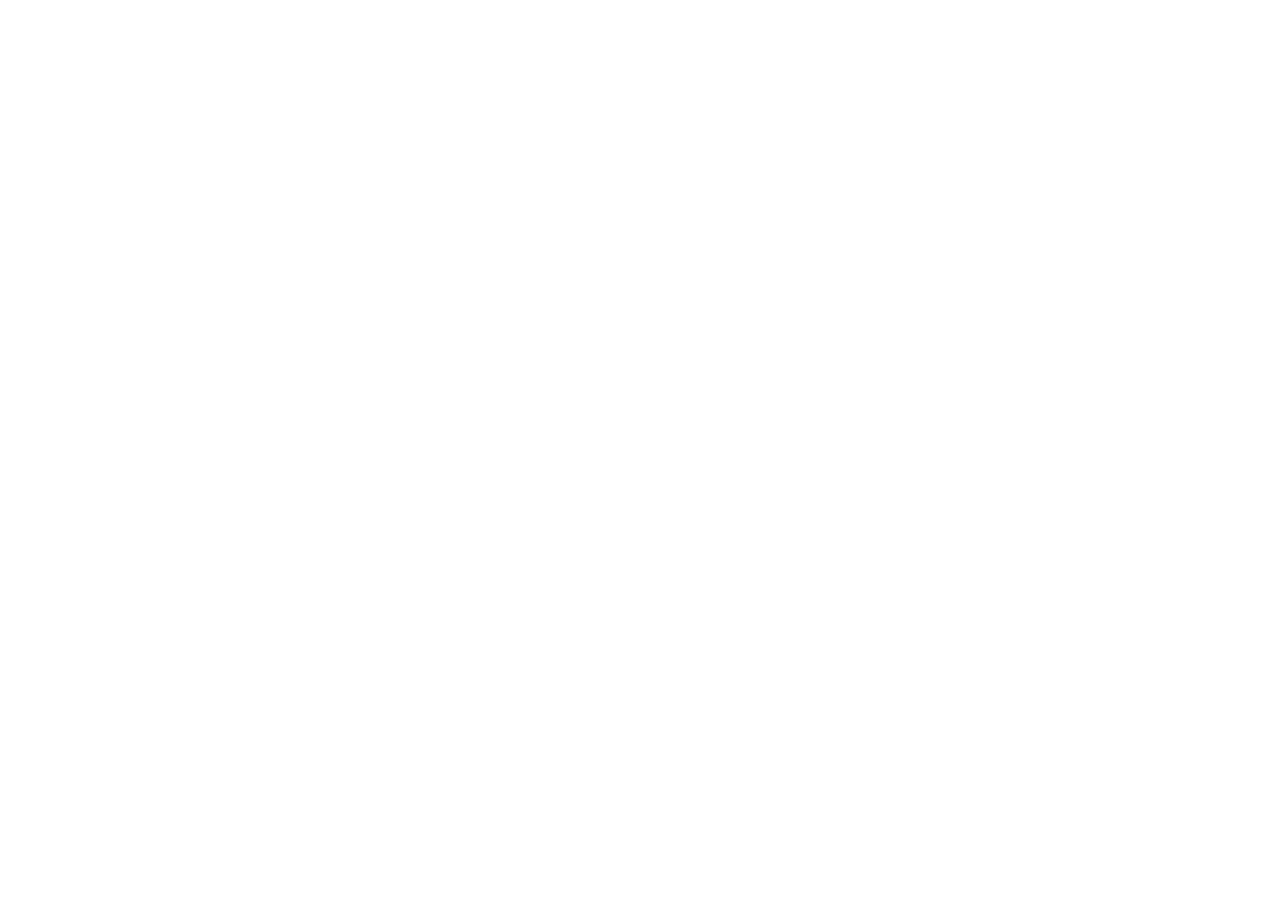
==== index.html @ b0d756a1 "estrutura inicial do projeto" ====
<!DOCTYPE html>
<html lang="pt-br">

<head>
  <link rel="preconnect" href="https://fonts.googleapis.com">
  <link rel="preconnect" href="https://fonts.gstatic.com" crossorigin>
  <meta charset="UTF-8">
  <meta http-equiv="X-UA-Compatible" content="IE=edge">
  <meta name="viewport" content="width=device-width, initial-scale=1.0">
  <link href="https://fonts.googleapis.com/css2?family=Poppins:wght@400;700&display=swap" rel="stylesheet">
  <link rel="stylesheet" href="./assets/css/reset.css">
  <link rel="stylesheet" href="./assets/css/style.css">
  <title>Compass - Login</title>
</head>

<body>

</body>

</html>
---- assets/css/style.css ----
/*# sourceMappingURL=style.css.map */
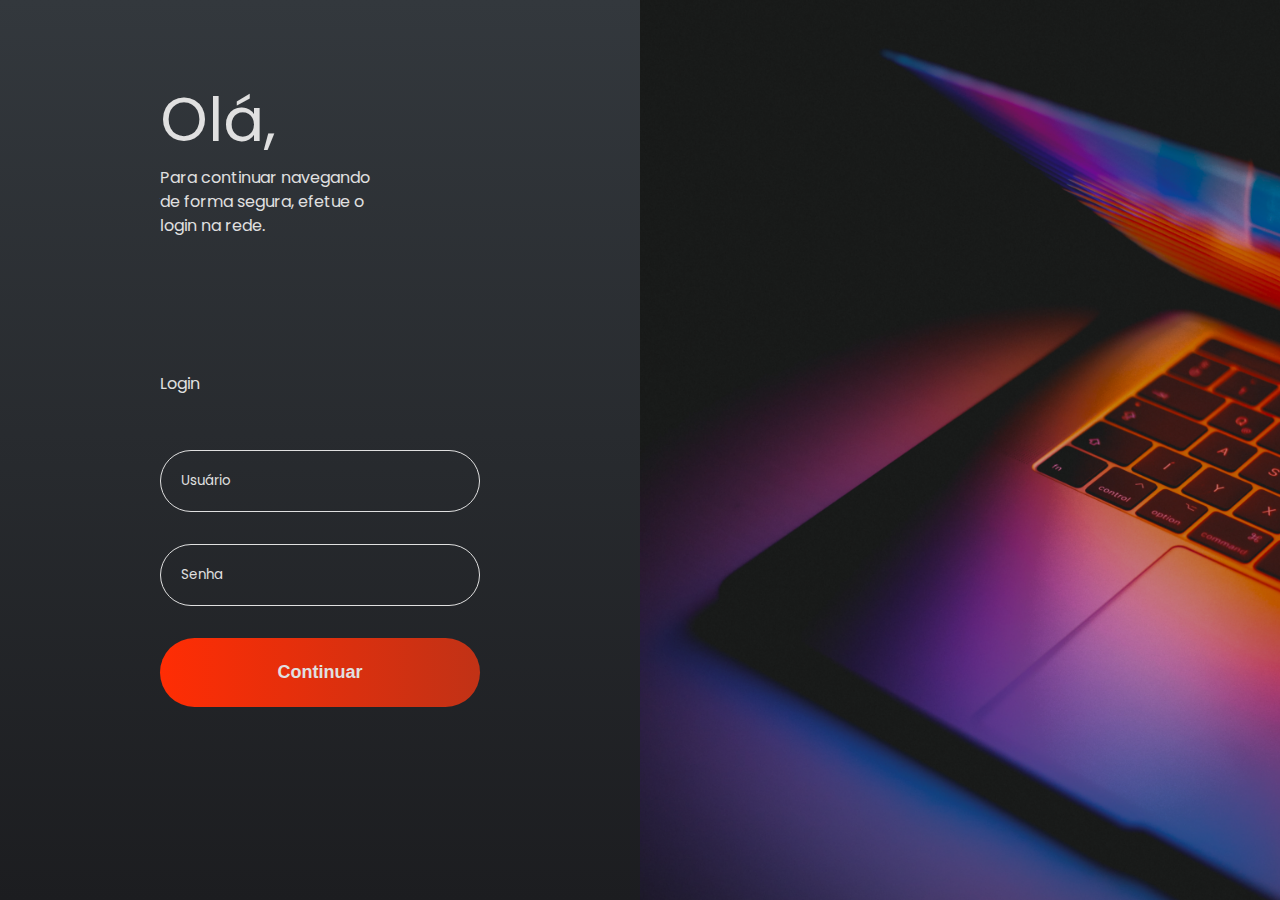
==== commit 94154553: "estilização da pagina de login" ====
--- a/index.html
+++ b/index.html
@@ -14,7 +14,23 @@
 </head>
 
 <body>
+  <div class="container">
+    <div class="content">
+      <div class="intro">
+        <h1 class="intro__title">Olá,</h1>
+        <p class="intro__subtitle">Para continuar navegando de forma segura, efetue o login na rede.</p>
+      </div>
+      <form class="login">
+        <h3 class="login__title">Login</h3>
+        <input type="text" class="login__user" placeholder="Usuário">
+        <input type="password" class="login__password" placeholder="Senha">
+        <button class="login__button">Continuar</button>
+      </form>
+    </div>
+    <div class="ilustration">
 
+    </div>
+  </div>
 </body>
 
 </html>--- a/assets/css/style.css
+++ b/assets/css/style.css
@@ -1 +1 @@
-/*# sourceMappingURL=style.css.map */+.container{display:flex;height:100vh;background:linear-gradient(180deg, #33383D 0%, #1C1D20 100%)}.container .content{width:50vw;height:80vh;margin:auto;color:#e0e0e0}.container .content .intro{width:50%;margin:0 auto 7rem auto}.container .content .intro .intro__title{font-size:3.75rem;margin-bottom:1rem}.container .content .intro .intro__subtitle{width:70%}.container .content .login{width:50%;margin:0 auto;display:flex;flex-direction:column;gap:2rem}.container .content .login .login__button{background:linear-gradient(90deg, #FF2D04 0%, #C13216 100%);padding:1.5rem;border-radius:50px;border:none;font-size:1.125rem;font-weight:700;color:#e0e0e0;cursor:pointer;box-shadow:drop-shadow(5px 5px 15px rgba(0, 0, 0, 0.5))}.container .ilustration{background:url(../../../../assets/img/bg-login.png) no-repeat;background-size:cover;width:50vw}body{font-size:16px}h1,h2,h3,h4,p,input{font-family:"Poppins",sans-serif}h3{line-height:4.25rem}p{line-height:1.5rem}input{background:rgba(0,0,0,0);padding:1.25rem;border:1px solid #e0e0e0;border-radius:50px;outline:none;color:#e0e0e0}input::-moz-placeholder{color:#e0e0e0}input:-ms-input-placeholder{color:#e0e0e0}input::placeholder{color:#e0e0e0}/*# sourceMappingURL=style.css.map */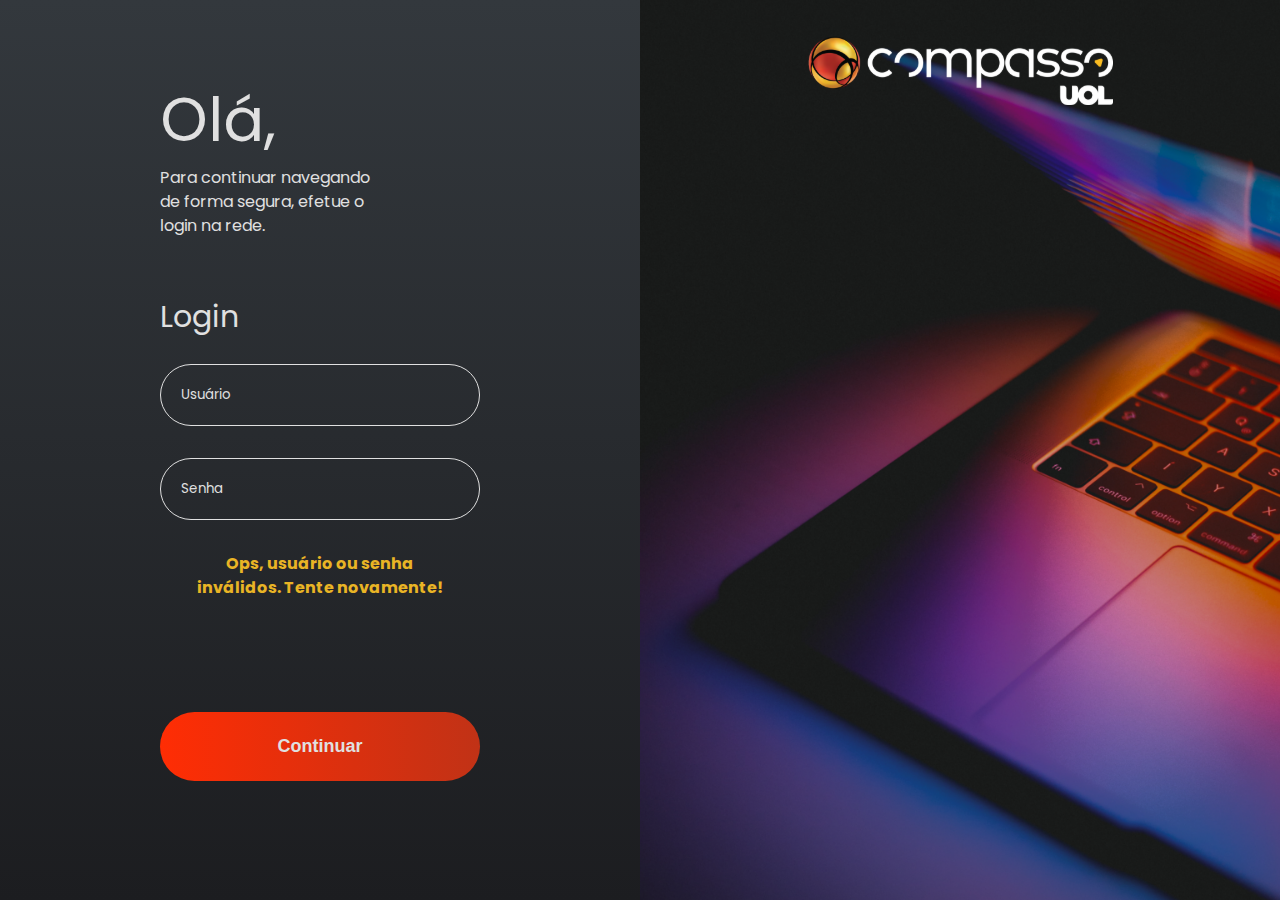
==== commit 96fcd62c: "estilização para telas desktops grandes" ====
--- a/index.html
+++ b/index.html
@@ -21,14 +21,17 @@
         <p class="intro__subtitle">Para continuar navegando de forma segura, efetue o login na rede.</p>
       </div>
       <form class="login">
-        <h3 class="login__title">Login</h3>
-        <input type="text" class="login__user" placeholder="Usuário">
-        <input type="password" class="login__password" placeholder="Senha">
-        <button class="login__button">Continuar</button>
+        <span class="login__title">Login</span>
+        <div class="input-login">
+          <input data-form="input" type="text" class="input-login__user warning" placeholder="Usuário">
+          <input data-form="password" type="password" class="input-login__password warning" placeholder="Senha">
+          <span class="message-warning">Ops, usuário ou senha inválidos. Tente novamente!</span>
+        </div>
+        <button type="submit" data-form="button" class="login__button">Continuar</button>
       </form>
     </div>
     <div class="ilustration">
-
+      <img class="ilustration__logo" src="./assets/img/logo-compass-white.svg" alt="">
     </div>
   </div>
 </body>
--- a/assets/css/style.css
+++ b/assets/css/style.css
@@ -1 +1 @@
-.container{display:flex;height:100vh;background:linear-gradient(180deg, #33383D 0%, #1C1D20 100%)}.container .content{width:50vw;height:80vh;margin:auto;color:#e0e0e0}.container .content .intro{width:50%;margin:0 auto 7rem auto}.container .content .intro .intro__title{font-size:3.75rem;margin-bottom:1rem}.container .content .intro .intro__subtitle{width:70%}.container .content .login{width:50%;margin:0 auto;display:flex;flex-direction:column;gap:2rem}.container .content .login .login__button{background:linear-gradient(90deg, #FF2D04 0%, #C13216 100%);padding:1.5rem;border-radius:50px;border:none;font-size:1.125rem;font-weight:700;color:#e0e0e0;cursor:pointer;box-shadow:drop-shadow(5px 5px 15px rgba(0, 0, 0, 0.5))}.container .ilustration{background:url(../../../../assets/img/bg-login.png) no-repeat;background-size:cover;width:50vw}body{font-size:16px}h1,h2,h3,h4,p,input{font-family:"Poppins",sans-serif}h3{line-height:4.25rem}p{line-height:1.5rem}input{background:rgba(0,0,0,0);padding:1.25rem;border:1px solid #e0e0e0;border-radius:50px;outline:none;color:#e0e0e0}input::-moz-placeholder{color:#e0e0e0}input:-ms-input-placeholder{color:#e0e0e0}input::placeholder{color:#e0e0e0}/*# sourceMappingURL=style.css.map */+.container-home{background:linear-gradient(105.96deg, #ffffff 0%, #F0F0F0 97.86%)}.container-home .content-home{width:100vw;height:100vh;background:url(../../../../assets/img/bola-logo-compass.png);background-repeat:no-repeat;background-position:-20vw 20vh}.container-home .content-home .header-home{padding:1.5rem 2.5rem 0 2.5rem;display:flex;justify-content:space-between;align-items:flex-start}.container-home .content-home .header-home .header-info-time{text-align:center}.container-home .content-home .header-home .header-info-time .header-info__hour{font-size:7rem;font-weight:700}.container-home .content-home .header-home .header-info-time .header-info__date{font-size:.875rem}.container-home .content-home .header-home .header-info-weather{display:flex;flex-direction:column}.container-home .content-home .header-home .header-info-weather .header-info-weather__city{font-size:.875rem}.container-home .content-home .header-home .header-info-weather .header-info-weather__weather{font-size:3rem;font-weight:700;align-self:flex-end}.container-home .content-home .speach{display:flex;flex-direction:column;margin:3rem 7rem;text-align:right}.container-home .content-home .speach .speach__en--md{font-size:2rem;font-weight:700;color:#c12d18}.container-home .content-home .speach .speach__en--lg{font-size:3rem;line-height:3.5rem;font-weight:700;color:#c12d18}.container-home .content-home .speach .speach__br{font-size:1rem;margin-bottom:.5rem}.container-home .content-home .footer{position:absolute;bottom:0;background:linear-gradient(90.16deg, #33383D 0%, #1C1D20 100%);display:grid;grid-template-columns:1fr 1fr}.container-home .content-home .footer .footer-description{margin:2rem 2.5rem 2rem 15rem;display:flex;position:relative}.container-home .content-home .footer .footer-description p{color:#fff;font-size:.625rem;line-height:1.125rem;text-align:right}.container-home .content-home .footer .footer-description:after{content:"";border-left:1px solid #fff;height:150%;margin-left:2rem;margin-top:-0.5rem}.container-home .content-home .footer .footer-actions{display:grid;grid-template-columns:1fr 1fr 3fr 1fr 1fr;align-items:center}.container-home .content-home .footer .footer-actions .footer-actions__label{text-align:right;font-size:.875rem;margin-right:1rem;color:#fff}.container-home .content-home .footer .footer-actions .footer-actions__counter{display:grid}.container-home .content-home .footer .footer-actions .footer-actions__counter .footer-actions__counter--count{color:#fff;font-size:3rem;font-weight:700;text-align:center}.container-home .content-home .footer .footer-actions .footer-actions__counter .footer-actions__counter--info{color:#fff;text-align:center;font-size:.875rem}.container-home .content-home .footer .footer-actions .footer-actions__buttons{height:100%;display:flex;align-items:center;justify-content:center}.container-home .content-home .footer .footer-actions .footer-actions__buttons .anchor{text-align:center;font-size:.75rem;line-height:1rem;width:80%}.container-home .content-home .footer .footer-actions .footer-actions__buttons .button__navigation{color:#c13216}.container-home .content-home .footer .footer-actions .footer-actions__buttons .button__logout{color:#fff}.container-home .content-home .footer .footer-actions .footer-actions__buttons--navigation{background:#fff}.container{display:flex;height:100vh;background:linear-gradient(180deg, #33383D 0%, #1C1D20 100%)}.container .content{width:50vw;height:80vh;margin:auto;color:#e0e0e0}.container .content .intro{width:50%;margin:0 auto 4rem auto}.container .content .intro .intro__title{font-size:3.75rem;margin-bottom:1rem}.container .content .intro .intro__subtitle{width:70%}.container .content .login{width:50%;margin:0 auto;display:flex;flex-direction:column;gap:2rem}.container .content .login .login__title{font-size:1.875rem}.container .content .login .input-login{display:flex;flex-direction:column;gap:2rem;margin-bottom:5rem}.container .content .login .login__button{background:linear-gradient(90deg, #FF2D04 0%, #C13216 100%);padding:1.5rem;border-radius:50px;border:none;font-size:1.125rem;font-weight:700;color:#e0e0e0;cursor:pointer;box-shadow:drop-shadow(5px 5px 15px rgba(0, 0, 0, 0.5))}.container .content .login .message-warning{font-size:1rem;line-height:1.5rem;font-weight:700;color:#e9b425;text-align:center;width:80%;margin:0 auto}.container .ilustration{background:url(../../../../assets/img/bg-login.png) no-repeat;background-size:cover;width:50vw}.container .ilustration .ilustration__logo{display:block;margin:2.25rem auto 0 auto}body{font-size:16px}h1,h2,h3,h4,h5,h6,p,input,span{font-family:"Poppins",sans-serif}a{font-family:"Poppins",sans-serif;text-decoration:none}h3{line-height:4.25rem}p{line-height:1.5rem}input{background:rgba(0,0,0,0);padding:1.25rem;border:1px solid #e0e0e0;border-radius:50px;outline:none;color:#e0e0e0}input::-moz-placeholder{color:#e0e0e0}input:-ms-input-placeholder{color:#e0e0e0}input::placeholder{color:#e0e0e0}.waring{border:1px solid #e9b425}/*# sourceMappingURL=style.css.map */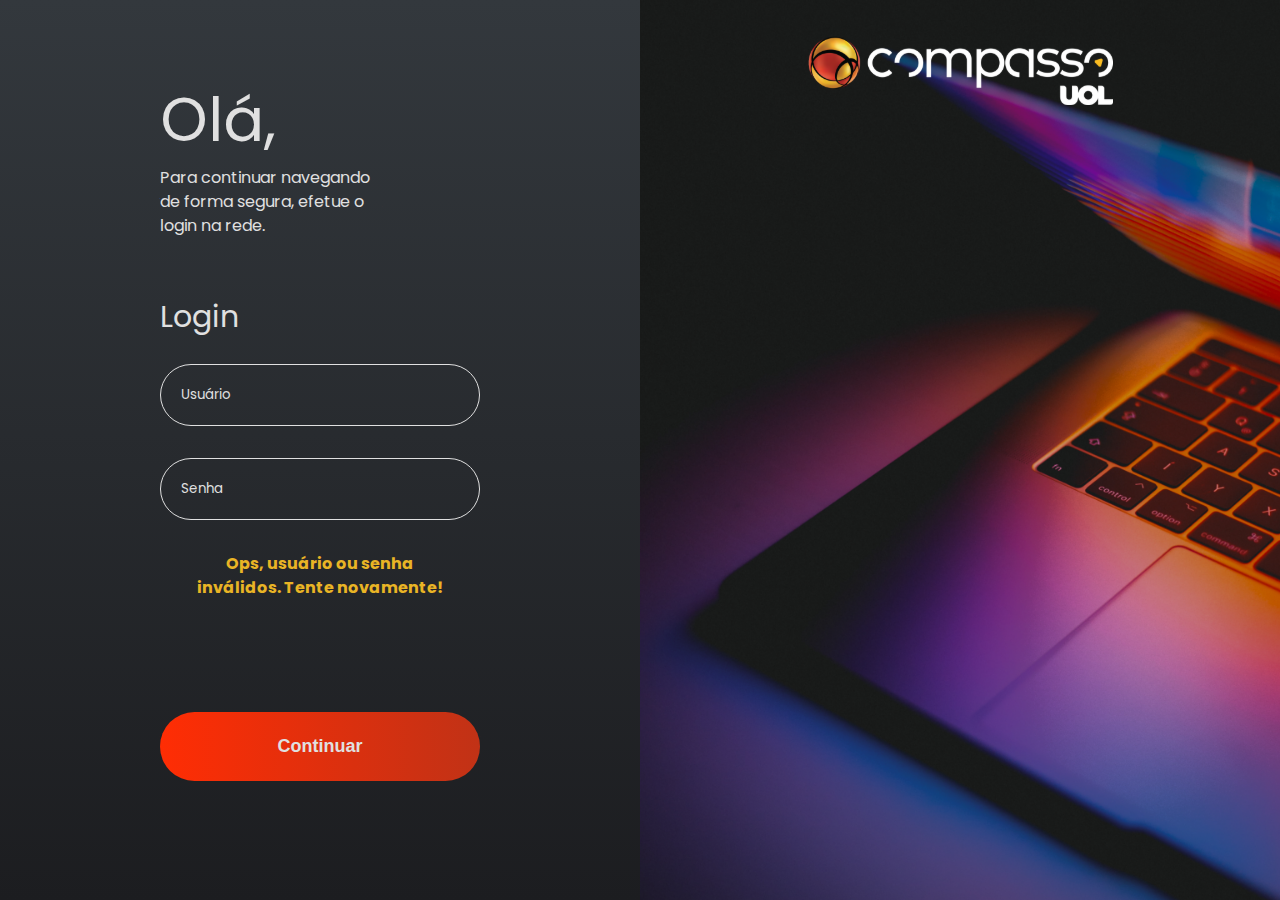
==== commit c24e3eb0: "funções de validação, ancora para pagina uol, logout e countdown implementados" ====
--- a/index.html
+++ b/index.html
@@ -20,10 +20,10 @@
         <h1 class="intro__title">Olá,</h1>
         <p class="intro__subtitle">Para continuar navegando de forma segura, efetue o login na rede.</p>
       </div>
-      <form class="login">
+      <form class="login" onsubmit="entrar(event)">
         <span class="login__title">Login</span>
         <div class="input-login">
-          <input data-form="input" type="text" class="input-login__user warning" placeholder="Usuário">
+          <input data-form="user" type="text" class="input-login__user warning" placeholder="Usuário">
           <input data-form="password" type="password" class="input-login__password warning" placeholder="Senha">
           <span class="message-warning">Ops, usuário ou senha inválidos. Tente novamente!</span>
         </div>
@@ -34,6 +34,7 @@
       <img class="ilustration__logo" src="./assets/img/logo-compass-white.svg" alt="">
     </div>
   </div>
+  <script src="./assets/js/script.js"></script>
 </body>
 
 </html>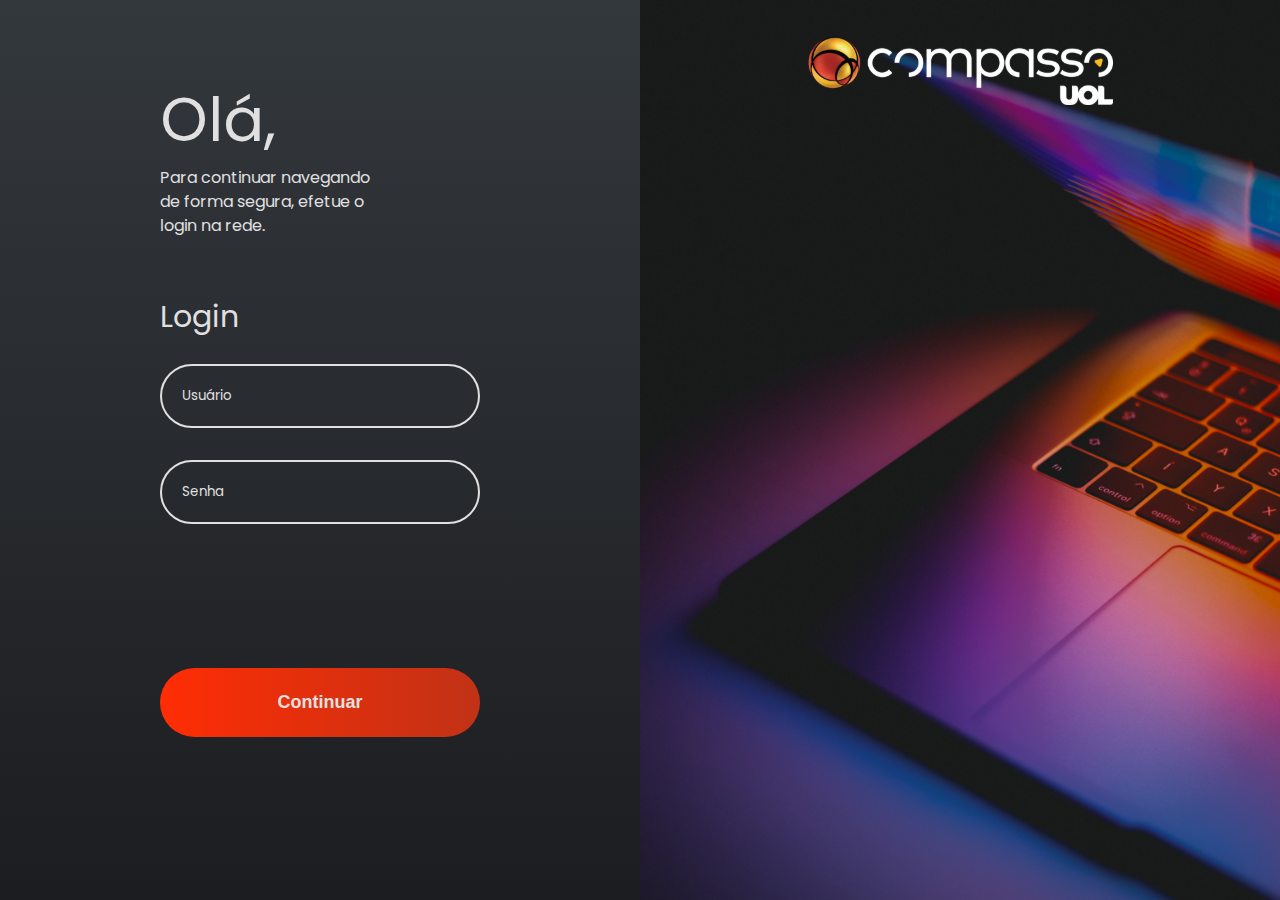
==== commit e519bf7e: "ajustes na estilização" ====
--- a/index.html
+++ b/index.html
@@ -22,10 +22,10 @@
       </div>
       <form class="login" onsubmit="entrar(event)">
         <span class="login__title">Login</span>
-        <div class="input-login">
+        <div data-form="form" class="input-login">
           <input data-form="user" type="text" class="input-login__user warning" placeholder="Usuário">
           <input data-form="password" type="password" class="input-login__password warning" placeholder="Senha">
-          <span class="message-warning">Ops, usuário ou senha inválidos. Tente novamente!</span>
+          <span data-form="message-warning" class="message-warning"></span>
         </div>
         <button type="submit" data-form="button" class="login__button">Continuar</button>
       </form>
--- a/assets/css/style.css
+++ b/assets/css/style.css
@@ -1 +1 @@
-.container-home{background:linear-gradient(105.96deg, #ffffff 0%, #F0F0F0 97.86%)}.container-home .content-home{width:100vw;height:100vh;background:url(../../../../assets/img/bola-logo-compass.png);background-repeat:no-repeat;background-position:-20vw 20vh}.container-home .content-home .header-home{padding:1.5rem 2.5rem 0 2.5rem;display:flex;justify-content:space-between;align-items:flex-start}.container-home .content-home .header-home .header-info-time{text-align:center}.container-home .content-home .header-home .header-info-time .header-info__hour{font-size:7rem;font-weight:700}.container-home .content-home .header-home .header-info-time .header-info__date{font-size:.875rem}.container-home .content-home .header-home .header-info-weather{display:flex;flex-direction:column}.container-home .content-home .header-home .header-info-weather .header-info-weather__city{font-size:.875rem}.container-home .content-home .header-home .header-info-weather .header-info-weather__weather{font-size:3rem;font-weight:700;align-self:flex-end}.container-home .content-home .speach{display:flex;flex-direction:column;margin:3rem 7rem;text-align:right}.container-home .content-home .speach .speach__en--md{font-size:2rem;font-weight:700;color:#c12d18}.container-home .content-home .speach .speach__en--lg{font-size:3rem;line-height:3.5rem;font-weight:700;color:#c12d18}.container-home .content-home .speach .speach__br{font-size:1rem;margin-bottom:.5rem}.container-home .content-home .footer{position:absolute;bottom:0;background:linear-gradient(90.16deg, #33383D 0%, #1C1D20 100%);display:grid;grid-template-columns:1fr 1fr}.container-home .content-home .footer .footer-description{margin:2rem 2.5rem 2rem 15rem;display:flex;position:relative}.container-home .content-home .footer .footer-description p{color:#fff;font-size:.625rem;line-height:1.125rem;text-align:right}.container-home .content-home .footer .footer-description:after{content:"";border-left:1px solid #fff;height:150%;margin-left:2rem;margin-top:-0.5rem}.container-home .content-home .footer .footer-actions{display:grid;grid-template-columns:1fr 1fr 3fr 1fr 1fr;align-items:center}.container-home .content-home .footer .footer-actions .footer-actions__label{text-align:right;font-size:.875rem;margin-right:1rem;color:#fff}.container-home .content-home .footer .footer-actions .footer-actions__counter{display:grid}.container-home .content-home .footer .footer-actions .footer-actions__counter .footer-actions__counter--count{color:#fff;font-size:3rem;font-weight:700;text-align:center}.container-home .content-home .footer .footer-actions .footer-actions__counter .footer-actions__counter--info{color:#fff;text-align:center;font-size:.875rem}.container-home .content-home .footer .footer-actions .footer-actions__buttons{height:100%;display:flex;align-items:center;justify-content:center}.container-home .content-home .footer .footer-actions .footer-actions__buttons .anchor{text-align:center;font-size:.75rem;line-height:1rem;width:80%}.container-home .content-home .footer .footer-actions .footer-actions__buttons .button__navigation{color:#c13216}.container-home .content-home .footer .footer-actions .footer-actions__buttons .button__logout{color:#fff}.container-home .content-home .footer .footer-actions .footer-actions__buttons--navigation{background:#fff}.container{display:flex;height:100vh;background:linear-gradient(180deg, #33383D 0%, #1C1D20 100%)}.container .content{width:50vw;height:80vh;margin:auto;color:#e0e0e0}.container .content .intro{width:50%;margin:0 auto 4rem auto}.container .content .intro .intro__title{font-size:3.75rem;margin-bottom:1rem}.container .content .intro .intro__subtitle{width:70%}.container .content .login{width:50%;margin:0 auto;display:flex;flex-direction:column;gap:2rem}.container .content .login .login__title{font-size:1.875rem}.container .content .login .input-login{display:flex;flex-direction:column;gap:2rem;margin-bottom:5rem}.container .content .login .login__button{background:linear-gradient(90deg, #FF2D04 0%, #C13216 100%);padding:1.5rem;border-radius:50px;border:none;font-size:1.125rem;font-weight:700;color:#e0e0e0;cursor:pointer;box-shadow:drop-shadow(5px 5px 15px rgba(0, 0, 0, 0.5))}.container .content .login .message-warning{font-size:1rem;line-height:1.5rem;font-weight:700;color:#e9b425;text-align:center;width:80%;margin:0 auto}.container .ilustration{background:url(../../../../assets/img/bg-login.png) no-repeat;background-size:cover;width:50vw}.container .ilustration .ilustration__logo{display:block;margin:2.25rem auto 0 auto}body{font-size:16px}h1,h2,h3,h4,h5,h6,p,input,span{font-family:"Poppins",sans-serif}a{font-family:"Poppins",sans-serif;text-decoration:none}h3{line-height:4.25rem}p{line-height:1.5rem}input{background:rgba(0,0,0,0);padding:1.25rem;border:1px solid #e0e0e0;border-radius:50px;outline:none;color:#e0e0e0}input::-moz-placeholder{color:#e0e0e0}input:-ms-input-placeholder{color:#e0e0e0}input::placeholder{color:#e0e0e0}.waring{border:1px solid #e9b425}/*# sourceMappingURL=style.css.map */+.container-home{background:linear-gradient(105.96deg, #ffffff 0%, #F0F0F0 97.86%)}.container-home .content-home{width:100vw;height:100vh;background:url(../../../../assets/img/bola-logo-compass.png);background-repeat:no-repeat;background-position:-20vw 20vh}.container-home .content-home .header-home{padding:1.5rem 2.5rem 0 2.5rem;display:flex;justify-content:space-between;align-items:flex-start}.container-home .content-home .header-home .header-info-time{text-align:center}.container-home .content-home .header-home .header-info-time .header-info__hour{font-size:7rem;font-weight:700}.container-home .content-home .header-home .header-info-time .header-info__date{font-size:.875rem}.container-home .content-home .header-home .header-info-weather{display:flex;flex-direction:column}.container-home .content-home .header-home .header-info-weather .header-info-weather__city{font-size:.875rem;text-align:center}.container-home .content-home .header-home .header-info-weather .info-weather{display:flex;align-items:center;gap:0 .5rem}.container-home .content-home .header-home .header-info-weather .info-weather .header-info-weather__weather{font-size:3rem;font-weight:700;align-self:flex-end}.container-home .content-home .speach{display:flex;flex-direction:column;margin:3rem 7rem;text-align:right}.container-home .content-home .speach .speach__en--md{font-size:2rem;font-weight:700;color:#c12d18}.container-home .content-home .speach .speach__en--lg{font-size:3rem;line-height:3.5rem;font-weight:700;color:#c12d18}.container-home .content-home .speach .speach__br{font-size:1rem;margin-bottom:.5rem}.container-home .content-home .footer{position:absolute;bottom:0;background:linear-gradient(90.16deg, #33383D 0%, #1C1D20 100%);display:grid;grid-template-columns:1fr 1fr}.container-home .content-home .footer .footer-description{margin:2rem 2.5rem 2rem 15rem;display:flex;position:relative}.container-home .content-home .footer .footer-description p{color:#fff;font-size:.625rem;line-height:1.125rem;text-align:right}.container-home .content-home .footer .footer-description:after{content:"";border-left:1px solid #fff;height:150%;margin-left:2rem;margin-top:-0.5rem}.container-home .content-home .footer .footer-actions{display:grid;grid-template-columns:1fr 1fr 3fr 1fr 1fr;align-items:center}.container-home .content-home .footer .footer-actions .footer-actions__label{text-align:right;font-size:.875rem;margin-right:1rem;color:#fff}.container-home .content-home .footer .footer-actions .footer-actions__counter{display:grid}.container-home .content-home .footer .footer-actions .footer-actions__counter .footer-actions__counter--count{color:#fff;font-size:3rem;font-weight:700;text-align:center}.container-home .content-home .footer .footer-actions .footer-actions__counter .footer-actions__counter--info{color:#fff;text-align:center;font-size:.875rem}.container-home .content-home .footer .footer-actions .footer-actions__buttons{height:100%;display:flex;align-items:center;justify-content:center}.container-home .content-home .footer .footer-actions .footer-actions__buttons .anchor{text-align:center;font-size:.75rem;line-height:1rem;width:80%}.container-home .content-home .footer .footer-actions .footer-actions__buttons .button__navigation{color:#c13216}.container-home .content-home .footer .footer-actions .footer-actions__buttons .button__logout{color:#fff}.container-home .content-home .footer .footer-actions .footer-actions__buttons--navigation{background:#fff}.container{display:flex;height:100vh;background:linear-gradient(180deg, #33383D 0%, #1C1D20 100%)}.container .content{width:50vw;height:80vh;margin:auto;color:#e0e0e0}.container .content .intro{width:50%;margin:0 auto 4rem auto}.container .content .intro .intro__title{font-size:3.75rem;margin-bottom:1rem}.container .content .intro .intro__subtitle{width:70%}.container .content .login{width:50%;margin:0 auto;display:flex;flex-direction:column;gap:2rem}.container .content .login .login__title{font-size:1.875rem}.container .content .login .input-login{display:flex;flex-direction:column;gap:2rem;margin-bottom:5rem}.container .content .login .login__button{background:linear-gradient(90deg, #FF2D04 0%, #C13216 100%);padding:1.5rem;border-radius:50px;border:none;font-size:1.125rem;font-weight:700;color:#e0e0e0;cursor:pointer;box-shadow:drop-shadow(5px 5px 15px rgba(0, 0, 0, 0.5))}.container .content .login .message-warning{font-size:1rem;line-height:1.5rem;font-weight:700;color:#e9b425;text-align:center;width:80%;margin:0 auto}.container .ilustration{background:url(../../../../assets/img/bg-login.png) no-repeat;background-size:cover;width:50vw}.container .ilustration .ilustration__logo{display:block;margin:2.25rem auto 0 auto}body{font-size:16px}h1,h2,h3,h4,h5,h6,p,input,span{font-family:"Poppins",sans-serif}a{font-family:"Poppins",sans-serif;text-decoration:none}h3{line-height:4.25rem}p{line-height:1.5rem}input{background:rgba(0,0,0,0);padding:1.25rem;border:2px solid #e0e0e0;border-radius:50px;outline:none;color:#e0e0e0}input::-moz-placeholder{color:#e0e0e0}input:-ms-input-placeholder{color:#e0e0e0}input::placeholder{color:#e0e0e0}.anchor{background:rgba(0,0,0,0);border:none;outline:none;cursor:pointer}.waring{border:1px solid #e9b425}/*# sourceMappingURL=style.css.map */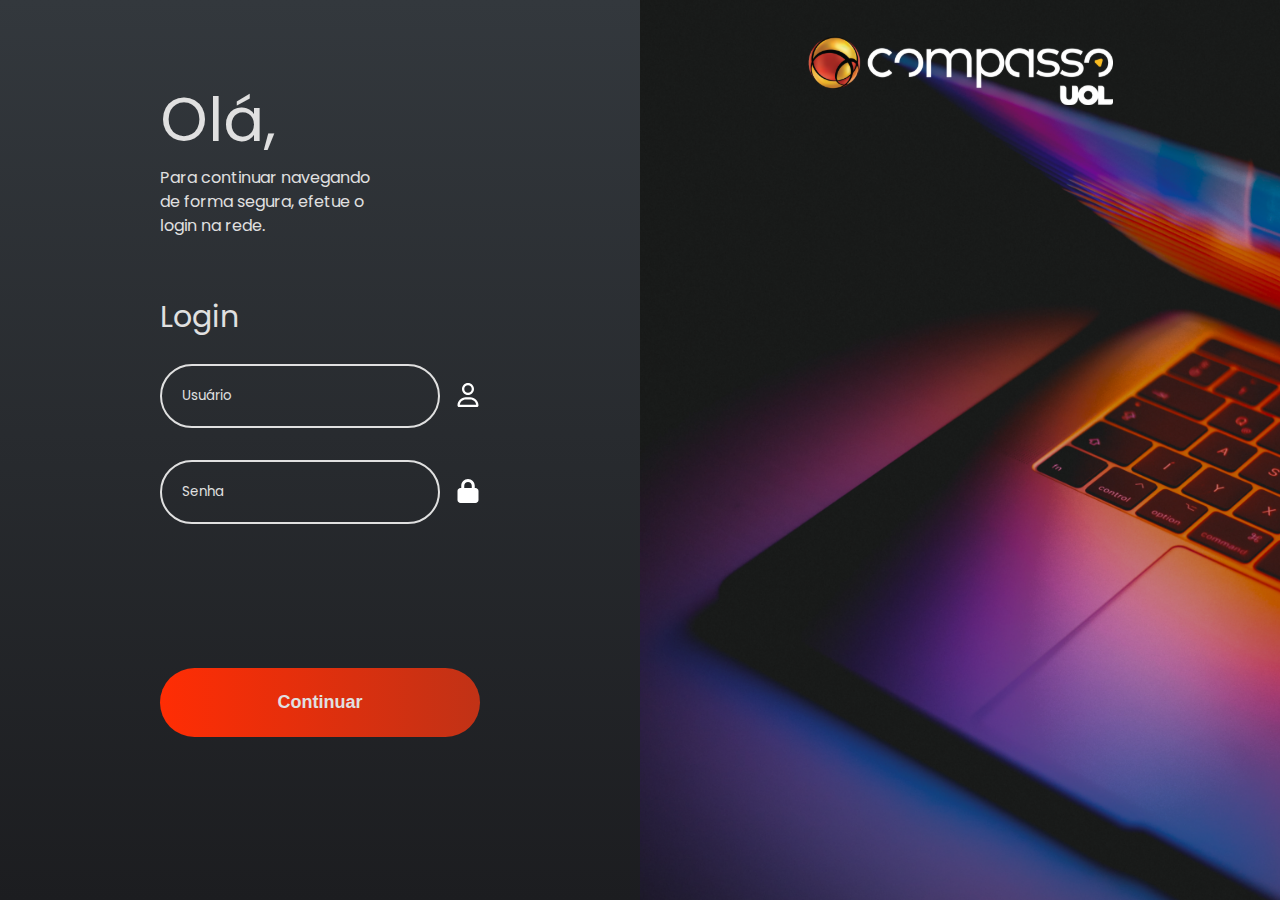
==== commit 4c3c9042: "inserção de icones e melhora na validação do formulario" ====
--- a/index.html
+++ b/index.html
@@ -23,8 +23,12 @@
       <form class="login" onsubmit="entrar(event)">
         <span class="login__title">Login</span>
         <div data-form="form" class="input-login">
-          <input data-form="user" type="text" class="input-login__user warning" placeholder="Usuário">
-          <input data-form="password" type="password" class="input-login__password warning" placeholder="Senha">
+          <div class="input-login__user">
+            <input data-form="user" type="text" class="input-login__user--input" placeholder="Usuário">
+          </div>
+          <div class="input-login__password">
+            <input data-form="password" type="password" class="input-login__password--input" placeholder="Senha">
+          </div>
           <span data-form="message-warning" class="message-warning"></span>
         </div>
         <button type="submit" data-form="button" class="login__button">Continuar</button>
--- a/assets/css/style.css
+++ b/assets/css/style.css
@@ -1 +1 @@
-.container-home{background:linear-gradient(105.96deg, #ffffff 0%, #F0F0F0 97.86%)}.container-home .content-home{width:100vw;height:100vh;background:url(../../../../assets/img/bola-logo-compass.png);background-repeat:no-repeat;background-position:-20vw 20vh}.container-home .content-home .header-home{padding:1.5rem 2.5rem 0 2.5rem;display:flex;justify-content:space-between;align-items:flex-start}.container-home .content-home .header-home .header-info-time{text-align:center}.container-home .content-home .header-home .header-info-time .header-info__hour{font-size:7rem;font-weight:700}.container-home .content-home .header-home .header-info-time .header-info__date{font-size:.875rem}.container-home .content-home .header-home .header-info-weather{display:flex;flex-direction:column}.container-home .content-home .header-home .header-info-weather .header-info-weather__city{font-size:.875rem;text-align:center}.container-home .content-home .header-home .header-info-weather .info-weather{display:flex;align-items:center;gap:0 .5rem}.container-home .content-home .header-home .header-info-weather .info-weather .header-info-weather__weather{font-size:3rem;font-weight:700;align-self:flex-end}.container-home .content-home .speach{display:flex;flex-direction:column;margin:3rem 7rem;text-align:right}.container-home .content-home .speach .speach__en--md{font-size:2rem;font-weight:700;color:#c12d18}.container-home .content-home .speach .speach__en--lg{font-size:3rem;line-height:3.5rem;font-weight:700;color:#c12d18}.container-home .content-home .speach .speach__br{font-size:1rem;margin-bottom:.5rem}.container-home .content-home .footer{position:absolute;bottom:0;background:linear-gradient(90.16deg, #33383D 0%, #1C1D20 100%);display:grid;grid-template-columns:1fr 1fr}.container-home .content-home .footer .footer-description{margin:2rem 2.5rem 2rem 15rem;display:flex;position:relative}.container-home .content-home .footer .footer-description p{color:#fff;font-size:.625rem;line-height:1.125rem;text-align:right}.container-home .content-home .footer .footer-description:after{content:"";border-left:1px solid #fff;height:150%;margin-left:2rem;margin-top:-0.5rem}.container-home .content-home .footer .footer-actions{display:grid;grid-template-columns:1fr 1fr 3fr 1fr 1fr;align-items:center}.container-home .content-home .footer .footer-actions .footer-actions__label{text-align:right;font-size:.875rem;margin-right:1rem;color:#fff}.container-home .content-home .footer .footer-actions .footer-actions__counter{display:grid}.container-home .content-home .footer .footer-actions .footer-actions__counter .footer-actions__counter--count{color:#fff;font-size:3rem;font-weight:700;text-align:center}.container-home .content-home .footer .footer-actions .footer-actions__counter .footer-actions__counter--info{color:#fff;text-align:center;font-size:.875rem}.container-home .content-home .footer .footer-actions .footer-actions__buttons{height:100%;display:flex;align-items:center;justify-content:center}.container-home .content-home .footer .footer-actions .footer-actions__buttons .anchor{text-align:center;font-size:.75rem;line-height:1rem;width:80%}.container-home .content-home .footer .footer-actions .footer-actions__buttons .button__navigation{color:#c13216}.container-home .content-home .footer .footer-actions .footer-actions__buttons .button__logout{color:#fff}.container-home .content-home .footer .footer-actions .footer-actions__buttons--navigation{background:#fff}.container{display:flex;height:100vh;background:linear-gradient(180deg, #33383D 0%, #1C1D20 100%)}.container .content{width:50vw;height:80vh;margin:auto;color:#e0e0e0}.container .content .intro{width:50%;margin:0 auto 4rem auto}.container .content .intro .intro__title{font-size:3.75rem;margin-bottom:1rem}.container .content .intro .intro__subtitle{width:70%}.container .content .login{width:50%;margin:0 auto;display:flex;flex-direction:column;gap:2rem}.container .content .login .login__title{font-size:1.875rem}.container .content .login .input-login{display:flex;flex-direction:column;gap:2rem;margin-bottom:5rem}.container .content .login .login__button{background:linear-gradient(90deg, #FF2D04 0%, #C13216 100%);padding:1.5rem;border-radius:50px;border:none;font-size:1.125rem;font-weight:700;color:#e0e0e0;cursor:pointer;box-shadow:drop-shadow(5px 5px 15px rgba(0, 0, 0, 0.5))}.container .content .login .message-warning{font-size:1rem;line-height:1.5rem;font-weight:700;color:#e9b425;text-align:center;width:80%;margin:0 auto}.container .ilustration{background:url(../../../../assets/img/bg-login.png) no-repeat;background-size:cover;width:50vw}.container .ilustration .ilustration__logo{display:block;margin:2.25rem auto 0 auto}body{font-size:16px}h1,h2,h3,h4,h5,h6,p,input,span{font-family:"Poppins",sans-serif}a{font-family:"Poppins",sans-serif;text-decoration:none}h3{line-height:4.25rem}p{line-height:1.5rem}input{background:rgba(0,0,0,0);padding:1.25rem;border:2px solid #e0e0e0;border-radius:50px;outline:none;color:#e0e0e0}input::-moz-placeholder{color:#e0e0e0}input:-ms-input-placeholder{color:#e0e0e0}input::placeholder{color:#e0e0e0}.anchor{background:rgba(0,0,0,0);border:none;outline:none;cursor:pointer}.waring{border:1px solid #e9b425}/*# sourceMappingURL=style.css.map */+.container-home{background:linear-gradient(105.96deg, #ffffff 0%, #F0F0F0 97.86%)}.container-home .content-home{width:100vw;height:100vh;background:url(../../../../assets/img/bola-logo-compass.png);background-repeat:no-repeat;background-position:-20vw 20vh}.container-home .content-home .header-home{padding:1.5rem 2.5rem 0 2.5rem;display:flex;justify-content:space-between;align-items:flex-start}.container-home .content-home .header-home .header-info-time{text-align:center}.container-home .content-home .header-home .header-info-time .header-info__hour{font-size:7rem;font-weight:700}.container-home .content-home .header-home .header-info-time .header-info__date{font-size:.875rem}.container-home .content-home .header-home .header-info-weather{display:flex;flex-direction:column}.container-home .content-home .header-home .header-info-weather .header-info-weather__city{font-size:.875rem;text-align:center}.container-home .content-home .header-home .header-info-weather .info-weather{display:flex;align-items:center;gap:0 .5rem}.container-home .content-home .header-home .header-info-weather .info-weather .header-info-weather__weather{font-size:3rem;font-weight:700;align-self:flex-end}.container-home .content-home .speach{display:flex;flex-direction:column;margin:3rem 7rem;text-align:right}.container-home .content-home .speach .speach__en--md{font-size:2rem;font-weight:700;color:#c12d18}.container-home .content-home .speach .speach__en--lg{font-size:3rem;line-height:3.5rem;font-weight:700;color:#c12d18}.container-home .content-home .speach .speach__br{font-size:1rem;margin-bottom:.5rem}.container-home .content-home .footer{position:absolute;bottom:0;background:linear-gradient(90.16deg, #33383D 0%, #1C1D20 100%);display:grid;grid-template-columns:1fr 1fr}.container-home .content-home .footer .footer-description{margin:2rem 2.5rem 2rem 15rem;display:flex;position:relative}.container-home .content-home .footer .footer-description p{color:#fff;font-size:.625rem;line-height:1.125rem;text-align:right}.container-home .content-home .footer .footer-description:after{content:"";border-left:1px solid #fff;height:150%;margin-left:2rem;margin-top:-0.5rem}.container-home .content-home .footer .footer-actions{display:grid;grid-template-columns:1fr 1fr 3fr 1fr 1fr;align-items:center}.container-home .content-home .footer .footer-actions .footer-actions__label{text-align:right;font-size:.875rem;margin-right:1rem;color:#fff}.container-home .content-home .footer .footer-actions .footer-actions__counter{display:grid}.container-home .content-home .footer .footer-actions .footer-actions__counter .footer-actions__counter--count{color:#fff;font-size:3rem;font-weight:700;text-align:center}.container-home .content-home .footer .footer-actions .footer-actions__counter .footer-actions__counter--info{color:#fff;text-align:center;font-size:.875rem}.container-home .content-home .footer .footer-actions .footer-actions__buttons{height:100%;display:flex;align-items:center;justify-content:center}.container-home .content-home .footer .footer-actions .footer-actions__buttons .anchor{text-align:center;font-size:.75rem;line-height:1rem;width:80%}.container-home .content-home .footer .footer-actions .footer-actions__buttons .button__navigation{color:#c13216}.container-home .content-home .footer .footer-actions .footer-actions__buttons .button__logout{color:#fff}.container-home .content-home .footer .footer-actions .footer-actions__buttons--navigation{background:#fff}.container{display:flex;height:100vh;background:linear-gradient(180deg, #33383D 0%, #1C1D20 100%)}.container .content{width:50vw;height:80vh;margin:auto;color:#e0e0e0}.container .content .intro{width:50%;margin:0 auto 4rem auto}.container .content .intro .intro__title{font-size:3.75rem;margin-bottom:1rem}.container .content .intro .intro__subtitle{width:70%}.container .content .login{width:50%;margin:0 auto;display:flex;flex-direction:column;gap:2rem}.container .content .login .login__title{font-size:1.875rem}.container .content .login .input-login{display:flex;flex-direction:column;gap:2rem;margin-bottom:5rem}.container .content .login .input-login .input-login__user{display:flex;align-items:center}.container .content .login .input-login .input-login__user:after{content:url(../../../../assets/img/user.svg);margin-left:1rem}.container .content .login .input-login .input-login__password{display:flex;align-items:center}.container .content .login .input-login .input-login__password:after{content:url(../../../../assets/img/lock.svg);margin-left:1rem}.container .content .login .login__button{background:linear-gradient(90deg, #FF2D04 0%, #C13216 100%);padding:1.5rem;border-radius:50px;border:none;font-size:1.125rem;font-weight:700;color:#e0e0e0;cursor:pointer;box-shadow:drop-shadow(5px 5px 15px rgba(0, 0, 0, 0.5))}.container .content .login .message-warning{font-size:1rem;line-height:1.5rem;font-weight:700;color:#e9b425;text-align:center;width:80%;margin:0 auto}.container .ilustration{background:url(../../../../assets/img/bg-login.png) no-repeat;background-size:cover;width:50vw}.container .ilustration .ilustration__logo{display:block;margin:2.25rem auto 0 auto}body{font-size:16px}h1,h2,h3,h4,h5,h6,p,input,span{font-family:"Poppins",sans-serif}a{font-family:"Poppins",sans-serif;text-decoration:none}h3{line-height:4.25rem}p{line-height:1.5rem}input{background:rgba(0,0,0,0);padding:1.25rem;border:2px solid #e0e0e0;border-radius:50px;outline:none;color:#e0e0e0;width:100%}input::-moz-placeholder{color:#e0e0e0}input:-ms-input-placeholder{color:#e0e0e0}input::placeholder{color:#e0e0e0}.anchor{background:rgba(0,0,0,0);border:none;outline:none;cursor:pointer}.waring{border:1px solid #e9b425}/*# sourceMappingURL=style.css.map */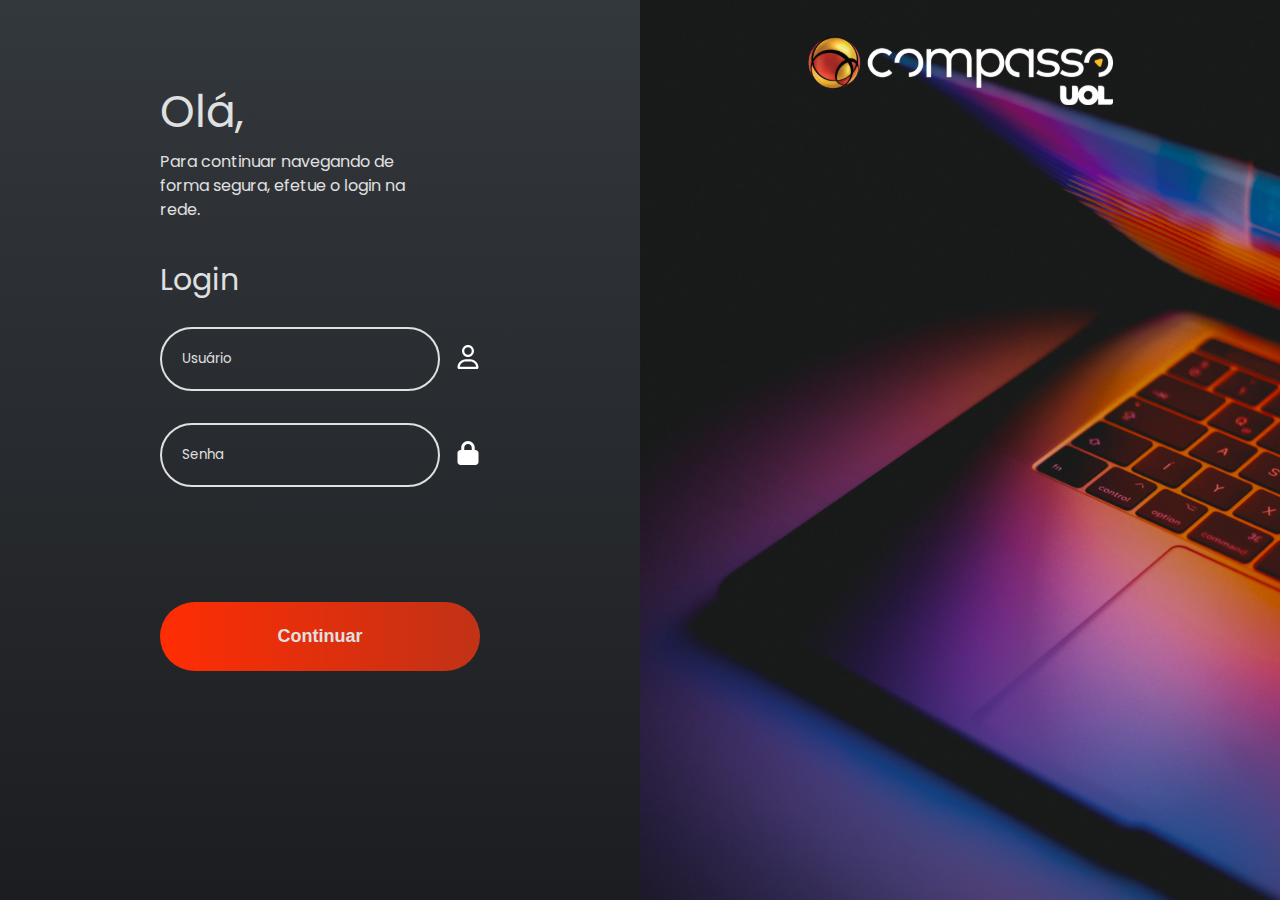
==== commit 94f5ab8c: "estilizando o icone de usuario e senha  para entrar no input quando preenchido" ====
--- a/index.html
+++ b/index.html
@@ -23,10 +23,10 @@
       <form class="login" onsubmit="entrar(event)">
         <span class="login__title">Login</span>
         <div data-form="form" class="input-login">
-          <div class="input-login__user">
+          <div data-form="div-user" class="input-login__user">
             <input data-form="user" type="text" class="input-login__user--input" placeholder="Usuário">
           </div>
-          <div class="input-login__password">
+          <div data-form="div-password" class="input-login__password">
             <input data-form="password" type="password" class="input-login__password--input" placeholder="Senha">
           </div>
           <span data-form="message-warning" class="message-warning"></span>
--- a/assets/css/style.css
+++ b/assets/css/style.css
@@ -1 +1 @@
-.container-home{background:linear-gradient(105.96deg, #ffffff 0%, #F0F0F0 97.86%)}.container-home .content-home{width:100vw;height:100vh;background:url(../../../../assets/img/bola-logo-compass.png);background-repeat:no-repeat;background-position:-20vw 20vh}.container-home .content-home .header-home{padding:1.5rem 2.5rem 0 2.5rem;display:flex;justify-content:space-between;align-items:flex-start}.container-home .content-home .header-home .header-info-time{text-align:center}.container-home .content-home .header-home .header-info-time .header-info__hour{font-size:7rem;font-weight:700}.container-home .content-home .header-home .header-info-time .header-info__date{font-size:.875rem}.container-home .content-home .header-home .header-info-weather{display:flex;flex-direction:column}.container-home .content-home .header-home .header-info-weather .header-info-weather__city{font-size:.875rem;text-align:center}.container-home .content-home .header-home .header-info-weather .info-weather{display:flex;align-items:center;gap:0 .5rem}.container-home .content-home .header-home .header-info-weather .info-weather .header-info-weather__weather{font-size:3rem;font-weight:700;align-self:flex-end}.container-home .content-home .speach{display:flex;flex-direction:column;margin:3rem 7rem;text-align:right}.container-home .content-home .speach .speach__en--md{font-size:2rem;font-weight:700;color:#c12d18}.container-home .content-home .speach .speach__en--lg{font-size:3rem;line-height:3.5rem;font-weight:700;color:#c12d18}.container-home .content-home .speach .speach__br{font-size:1rem;margin-bottom:.5rem}.container-home .content-home .footer{position:absolute;bottom:0;background:linear-gradient(90.16deg, #33383D 0%, #1C1D20 100%);display:grid;grid-template-columns:1fr 1fr}.container-home .content-home .footer .footer-description{margin:2rem 2.5rem 2rem 15rem;display:flex;position:relative}.container-home .content-home .footer .footer-description p{color:#fff;font-size:.625rem;line-height:1.125rem;text-align:right}.container-home .content-home .footer .footer-description:after{content:"";border-left:1px solid #fff;height:150%;margin-left:2rem;margin-top:-0.5rem}.container-home .content-home .footer .footer-actions{display:grid;grid-template-columns:1fr 1fr 3fr 1fr 1fr;align-items:center}.container-home .content-home .footer .footer-actions .footer-actions__label{text-align:right;font-size:.875rem;margin-right:1rem;color:#fff}.container-home .content-home .footer .footer-actions .footer-actions__counter{display:grid}.container-home .content-home .footer .footer-actions .footer-actions__counter .footer-actions__counter--count{color:#fff;font-size:3rem;font-weight:700;text-align:center}.container-home .content-home .footer .footer-actions .footer-actions__counter .footer-actions__counter--info{color:#fff;text-align:center;font-size:.875rem}.container-home .content-home .footer .footer-actions .footer-actions__buttons{height:100%;display:flex;align-items:center;justify-content:center}.container-home .content-home .footer .footer-actions .footer-actions__buttons .anchor{text-align:center;font-size:.75rem;line-height:1rem;width:80%}.container-home .content-home .footer .footer-actions .footer-actions__buttons .button__navigation{color:#c13216}.container-home .content-home .footer .footer-actions .footer-actions__buttons .button__logout{color:#fff}.container-home .content-home .footer .footer-actions .footer-actions__buttons--navigation{background:#fff}.container{display:flex;height:100vh;background:linear-gradient(180deg, #33383D 0%, #1C1D20 100%)}.container .content{width:50vw;height:80vh;margin:auto;color:#e0e0e0}.container .content .intro{width:50%;margin:0 auto 4rem auto}.container .content .intro .intro__title{font-size:3.75rem;margin-bottom:1rem}.container .content .intro .intro__subtitle{width:70%}.container .content .login{width:50%;margin:0 auto;display:flex;flex-direction:column;gap:2rem}.container .content .login .login__title{font-size:1.875rem}.container .content .login .input-login{display:flex;flex-direction:column;gap:2rem;margin-bottom:5rem}.container .content .login .input-login .input-login__user{display:flex;align-items:center}.container .content .login .input-login .input-login__user:after{content:url(../../../../assets/img/user.svg);margin-left:1rem}.container .content .login .input-login .input-login__password{display:flex;align-items:center}.container .content .login .input-login .input-login__password:after{content:url(../../../../assets/img/lock.svg);margin-left:1rem}.container .content .login .login__button{background:linear-gradient(90deg, #FF2D04 0%, #C13216 100%);padding:1.5rem;border-radius:50px;border:none;font-size:1.125rem;font-weight:700;color:#e0e0e0;cursor:pointer;box-shadow:drop-shadow(5px 5px 15px rgba(0, 0, 0, 0.5))}.container .content .login .message-warning{font-size:1rem;line-height:1.5rem;font-weight:700;color:#e9b425;text-align:center;width:80%;margin:0 auto}.container .ilustration{background:url(../../../../assets/img/bg-login.png) no-repeat;background-size:cover;width:50vw}.container .ilustration .ilustration__logo{display:block;margin:2.25rem auto 0 auto}body{font-size:16px}h1,h2,h3,h4,h5,h6,p,input,span{font-family:"Poppins",sans-serif}a{font-family:"Poppins",sans-serif;text-decoration:none}h3{line-height:4.25rem}p{line-height:1.5rem}input{background:rgba(0,0,0,0);padding:1.25rem;border:2px solid #e0e0e0;border-radius:50px;outline:none;color:#e0e0e0;width:100%}input::-moz-placeholder{color:#e0e0e0}input:-ms-input-placeholder{color:#e0e0e0}input::placeholder{color:#e0e0e0}.anchor{background:rgba(0,0,0,0);border:none;outline:none;cursor:pointer}.waring{border:1px solid #e9b425}/*# sourceMappingURL=style.css.map */+.container-home{background:linear-gradient(105.96deg, #ffffff 0%, #F0F0F0 97.86%)}.container-home .content-home{width:100vw;height:100vh;background:url(../../../../assets/img/bola-logo-compass.png);background-repeat:no-repeat;background-position:-20vw 20vh}.container-home .content-home .header-home{padding:1.5rem 2.5rem 0 2.5rem;display:flex;justify-content:space-between;align-items:flex-start}.container-home .content-home .header-home .header-info-time{text-align:center}.container-home .content-home .header-home .header-info-time .header-info__hour{font-size:max(5rem,5.83vw);font-weight:700}.container-home .content-home .header-home .header-info-time .header-info__date{font-size:.875rem}.container-home .content-home .header-home .header-info-weather{display:flex;flex-direction:column-reverse}.container-home .content-home .header-home .header-info-weather .header-info-weather__city{font-size:.875rem;text-align:center}.container-home .content-home .header-home .header-info-weather .info-weather{display:flex;align-items:center;gap:0 .5rem}.container-home .content-home .header-home .header-info-weather .info-weather .header-info-weather__weather{font-size:3rem;font-weight:700;align-self:flex-end}.container-home .content-home .speach{display:flex;flex-direction:column;margin:3rem 7rem;text-align:right}.container-home .content-home .speach .speach__en--md{font-size:max(1.75rem,1.875vw);font-weight:700;color:#c12d18}.container-home .content-home .speach .speach__en--lg{font-size:max(2rem,3.33vw);line-height:max(2.5rem,3.63vw);font-weight:700;color:#c12d18}.container-home .content-home .speach .speach__br{font-size:1rem;margin-bottom:.75rem}.container-home .content-home .footer{position:absolute;bottom:0;background:linear-gradient(90.16deg, #33383D 0%, #1C1D20 100%);display:grid;grid-template-columns:1fr 1fr}.container-home .content-home .footer .footer-description{margin:1.5rem 2.5rem 1.5rem 15rem;display:flex;position:relative}.container-home .content-home .footer .footer-description p{color:#fff;font-size:.625rem;line-height:1.125rem;text-align:right}.container-home .content-home .footer .footer-description:after{content:"";border-left:1px solid #fff;height:150%;margin-left:2rem;margin-top:-0.5rem}.container-home .content-home .footer .footer-actions{display:grid;grid-template-columns:1fr 1fr 3fr 1fr 1fr;align-items:center}.container-home .content-home .footer .footer-actions .footer-actions__label{text-align:right;font-size:.875rem;margin-right:1rem;color:#fff}.container-home .content-home .footer .footer-actions .footer-actions__counter{display:grid}.container-home .content-home .footer .footer-actions .footer-actions__counter .footer-actions__counter--count{color:#fff;font-size:3rem;font-weight:700;text-align:center}.container-home .content-home .footer .footer-actions .footer-actions__counter .footer-actions__counter--info{color:#fff;text-align:center;font-size:.875rem}.container-home .content-home .footer .footer-actions .footer-actions__buttons{height:100%;display:flex;align-items:center;justify-content:center}.container-home .content-home .footer .footer-actions .footer-actions__buttons .anchor{text-align:center;font-size:.75rem;line-height:1rem;width:80%}.container-home .content-home .footer .footer-actions .footer-actions__buttons .button__navigation{color:#c13216}.container-home .content-home .footer .footer-actions .footer-actions__buttons .button__logout{color:#fff;font-weight:700}.container-home .content-home .footer .footer-actions .footer-actions__buttons--navigation{background:#fff}@media only screen and (max-width: 840px){.container-home .content-home{background-position:-50vw 40vh}.container-home .content-home .speach{margin:3rem}.container-home .content-home .header-home{align-items:center}.container-home .content-home .header-home .header-home__logo{display:none}.container-home .content-home .header-home .header-info-time .header-info__hour{font-size:max(3.5rem,8.5vw)}.container-home .content-home .header-home .header-info-time .header-info__date{font-size:.75rem;text-align:center;width:100%}.container-home .content-home .footer{grid-template-columns:1fr}.container-home .content-home .footer .footer-description{display:none}.container-home .content-home .footer .footer-actions{padding:.25rem 0;grid-template-columns:1fr 1fr 1fr 1fr 1fr}}@media only screen and (max-width: 480px){.container-home .content-home{background-position:-125vw 40vh}.container-home .content-home .speach{margin:3rem 1rem}.container-home .content-home .header-home .header-info-time .header-info__hour{font-size:max(2.5rem,7vw)}.container-home .content-home .header-home .header-info-time .header-info__date{font-size:.75rem}.container-home .content-home .footer{grid-template-columns:1fr}.container-home .content-home .footer .footer-description{display:none}.container-home .content-home .footer .footer-actions{padding:.25rem 1rem;grid-template-columns:1fr 1fr 1fr 1fr 1fr}.container-home .content-home .footer .footer-actions .anchor{font-size:.625rem;margin:0}}.container{display:flex;height:100vh;background:linear-gradient(180deg, #33383D 0%, #1C1D20 100%)}.container .content{width:50vw;height:80vh;margin:auto;color:#e0e0e0}.container .content .intro{width:50%;margin:0 auto max(2.5rem,3.33vw) auto}.container .content .intro .intro__title{font-size:max(2.75rem,3.125vw);margin-bottom:1rem}.container .content .intro .intro__subtitle{width:80%}.container .content .login{width:50%;margin:0 auto;display:flex;flex-direction:column;gap:2rem}.container .content .login .login__title{font-size:1.875rem}.container .content .login .input-login{display:flex;flex-direction:column;gap:2rem;margin-bottom:max(2rem,4vw)}.container .content .login .input-login .input-login__user{display:flex;align-items:center;position:relative}.container .content .login .input-login .input-login__user:after{content:url(../../../../assets/img/user.svg);margin-left:1rem}.container .content .login .input-login .input-login__user--special{display:flex;align-items:center;position:relative}.container .content .login .input-login .input-login__user--special:after{content:url(../../../../assets/img/user.svg);position:absolute;right:20px}.container .content .login .input-login .input-login__password{display:flex;align-items:center}.container .content .login .input-login .input-login__password:after{content:url(../../../../assets/img/lock.svg);margin-left:1rem}.container .content .login .input-login .input-login__password--special{display:flex;align-items:center;position:relative}.container .content .login .input-login .input-login__password--special:after{content:url(../../../../assets/img/user.svg);position:absolute;right:20px}.container .content .login .login__button{background:linear-gradient(90deg, #FF2D04 0%, #C13216 100%);padding:1.5rem;border-radius:50px;border:none;font-size:1.125rem;font-weight:700;color:#e0e0e0;cursor:pointer;box-shadow:drop-shadow(5px 5px 15px rgba(0, 0, 0, 0.5))}.container .content .login .message-warning{font-size:1rem;line-height:1.5rem;font-weight:700;color:#e9b425;text-align:center;width:80%;margin:0 auto}.container .ilustration{background:url(../../../../assets/img/bg-login.png) no-repeat;background-size:cover;width:50vw}.container .ilustration .ilustration__logo{display:block;margin:2.25rem auto 0 auto}body{font-size:16px}h1,h2,h3,h4,h5,h6,p,input,span{font-family:"Poppins",sans-serif}a{font-family:"Poppins",sans-serif;text-decoration:none}h3{line-height:4.25rem}p{line-height:1.5rem}input{background:rgba(0,0,0,0);padding:1.25rem;border:2px solid #e0e0e0;border-radius:50px;outline:none;color:#e0e0e0;width:100%}input::-moz-placeholder{color:#e0e0e0}input:-ms-input-placeholder{color:#e0e0e0}input::placeholder{color:#e0e0e0}input:not(:-moz-placeholder-shown){width:480px}input:not(:-ms-input-placeholder){width:480px}input:not(:placeholder-shown){width:480px}.anchor{font-family:"Poppins",sans-serif;background:rgba(0,0,0,0);border:none;outline:none;cursor:pointer}.waring{border:1px solid #e9b425}/*# sourceMappingURL=style.css.map */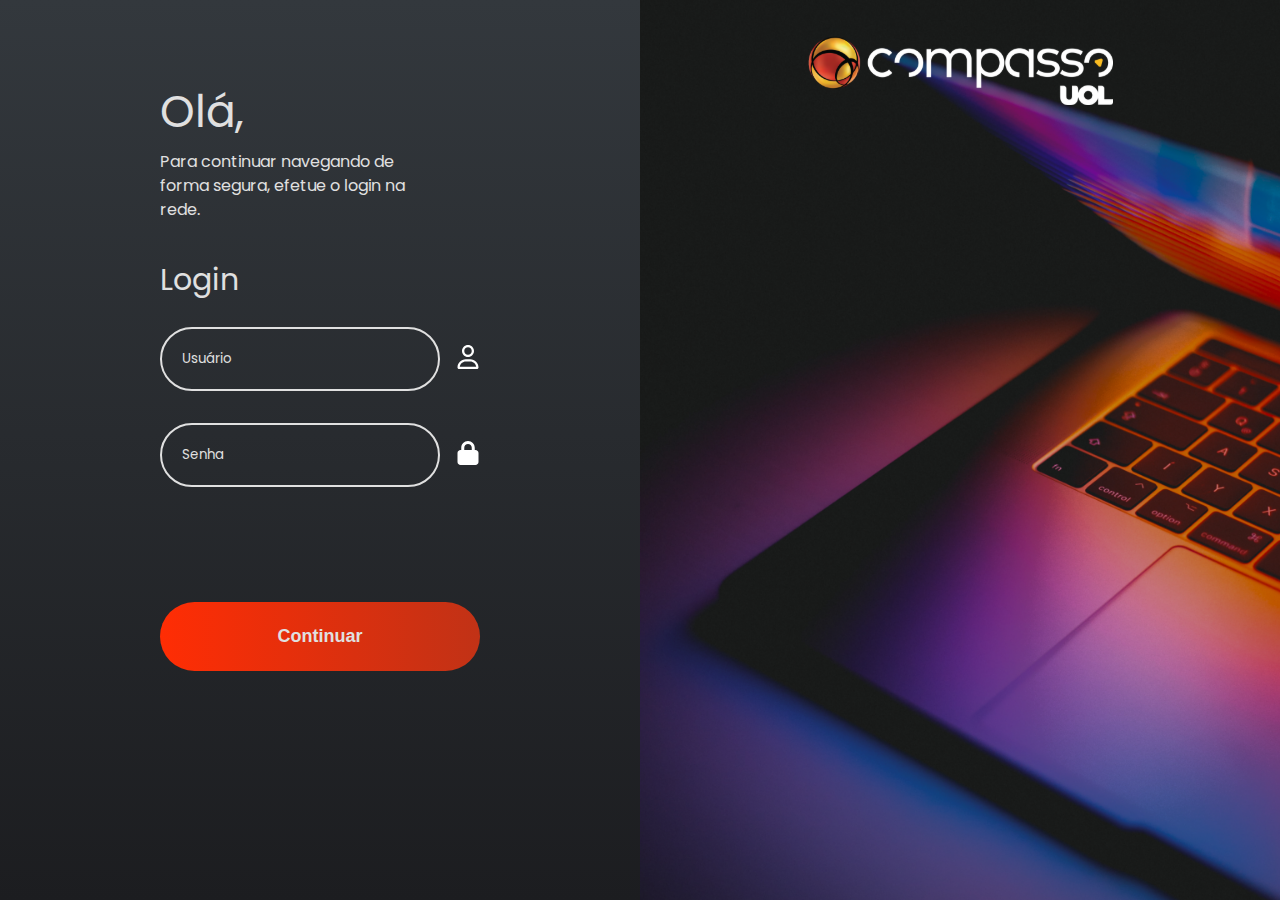
==== commit 6fe52d03: "ajustes de responsividade" ====
--- a/index.html
+++ b/index.html
@@ -16,6 +16,9 @@
 <body>
   <div class="container">
     <div class="content">
+      <div class="logo">
+        <img src="./assets/img/logo-compass-white.svg" alt="">
+      </div>
       <div class="intro">
         <h1 class="intro__title">Olá,</h1>
         <p class="intro__subtitle">Para continuar navegando de forma segura, efetue o login na rede.</p>
--- a/assets/css/style.css
+++ b/assets/css/style.css
@@ -1 +1 @@
-.container-home{background:linear-gradient(105.96deg, #ffffff 0%, #F0F0F0 97.86%)}.container-home .content-home{width:100vw;height:100vh;background:url(../../../../assets/img/bola-logo-compass.png);background-repeat:no-repeat;background-position:-20vw 20vh}.container-home .content-home .header-home{padding:1.5rem 2.5rem 0 2.5rem;display:flex;justify-content:space-between;align-items:flex-start}.container-home .content-home .header-home .header-info-time{text-align:center}.container-home .content-home .header-home .header-info-time .header-info__hour{font-size:max(5rem,5.83vw);font-weight:700}.container-home .content-home .header-home .header-info-time .header-info__date{font-size:.875rem}.container-home .content-home .header-home .header-info-weather{display:flex;flex-direction:column-reverse}.container-home .content-home .header-home .header-info-weather .header-info-weather__city{font-size:.875rem;text-align:center}.container-home .content-home .header-home .header-info-weather .info-weather{display:flex;align-items:center;gap:0 .5rem}.container-home .content-home .header-home .header-info-weather .info-weather .header-info-weather__weather{font-size:3rem;font-weight:700;align-self:flex-end}.container-home .content-home .speach{display:flex;flex-direction:column;margin:3rem 7rem;text-align:right}.container-home .content-home .speach .speach__en--md{font-size:max(1.75rem,1.875vw);font-weight:700;color:#c12d18}.container-home .content-home .speach .speach__en--lg{font-size:max(2rem,3.33vw);line-height:max(2.5rem,3.63vw);font-weight:700;color:#c12d18}.container-home .content-home .speach .speach__br{font-size:1rem;margin-bottom:.75rem}.container-home .content-home .footer{position:absolute;bottom:0;background:linear-gradient(90.16deg, #33383D 0%, #1C1D20 100%);display:grid;grid-template-columns:1fr 1fr}.container-home .content-home .footer .footer-description{margin:1.5rem 2.5rem 1.5rem 15rem;display:flex;position:relative}.container-home .content-home .footer .footer-description p{color:#fff;font-size:.625rem;line-height:1.125rem;text-align:right}.container-home .content-home .footer .footer-description:after{content:"";border-left:1px solid #fff;height:150%;margin-left:2rem;margin-top:-0.5rem}.container-home .content-home .footer .footer-actions{display:grid;grid-template-columns:1fr 1fr 3fr 1fr 1fr;align-items:center}.container-home .content-home .footer .footer-actions .footer-actions__label{text-align:right;font-size:.875rem;margin-right:1rem;color:#fff}.container-home .content-home .footer .footer-actions .footer-actions__counter{display:grid}.container-home .content-home .footer .footer-actions .footer-actions__counter .footer-actions__counter--count{color:#fff;font-size:3rem;font-weight:700;text-align:center}.container-home .content-home .footer .footer-actions .footer-actions__counter .footer-actions__counter--info{color:#fff;text-align:center;font-size:.875rem}.container-home .content-home .footer .footer-actions .footer-actions__buttons{height:100%;display:flex;align-items:center;justify-content:center}.container-home .content-home .footer .footer-actions .footer-actions__buttons .anchor{text-align:center;font-size:.75rem;line-height:1rem;width:80%}.container-home .content-home .footer .footer-actions .footer-actions__buttons .button__navigation{color:#c13216}.container-home .content-home .footer .footer-actions .footer-actions__buttons .button__logout{color:#fff;font-weight:700}.container-home .content-home .footer .footer-actions .footer-actions__buttons--navigation{background:#fff}@media only screen and (max-width: 840px){.container-home .content-home{background-position:-50vw 40vh}.container-home .content-home .speach{margin:3rem}.container-home .content-home .header-home{align-items:center}.container-home .content-home .header-home .header-home__logo{display:none}.container-home .content-home .header-home .header-info-time .header-info__hour{font-size:max(3.5rem,8.5vw)}.container-home .content-home .header-home .header-info-time .header-info__date{font-size:.75rem;text-align:center;width:100%}.container-home .content-home .footer{grid-template-columns:1fr}.container-home .content-home .footer .footer-description{display:none}.container-home .content-home .footer .footer-actions{padding:.25rem 0;grid-template-columns:1fr 1fr 1fr 1fr 1fr}}@media only screen and (max-width: 480px){.container-home .content-home{background-position:-125vw 40vh}.container-home .content-home .speach{margin:3rem 1rem}.container-home .content-home .header-home .header-info-time .header-info__hour{font-size:max(2.5rem,7vw)}.container-home .content-home .header-home .header-info-time .header-info__date{font-size:.75rem}.container-home .content-home .footer{grid-template-columns:1fr}.container-home .content-home .footer .footer-description{display:none}.container-home .content-home .footer .footer-actions{padding:.25rem 1rem;grid-template-columns:1fr 1fr 1fr 1fr 1fr}.container-home .content-home .footer .footer-actions .anchor{font-size:.625rem;margin:0}}.container{display:flex;height:100vh;background:linear-gradient(180deg, #33383D 0%, #1C1D20 100%)}.container .content{width:50vw;height:80vh;margin:auto;color:#e0e0e0}.container .content .intro{width:50%;margin:0 auto max(2.5rem,3.33vw) auto}.container .content .intro .intro__title{font-size:max(2.75rem,3.125vw);margin-bottom:1rem}.container .content .intro .intro__subtitle{width:80%}.container .content .login{width:50%;margin:0 auto;display:flex;flex-direction:column;gap:2rem}.container .content .login .login__title{font-size:1.875rem}.container .content .login .input-login{display:flex;flex-direction:column;gap:2rem;margin-bottom:max(2rem,4vw)}.container .content .login .input-login .input-login__user{display:flex;align-items:center;position:relative}.container .content .login .input-login .input-login__user:after{content:url(../../../../assets/img/user.svg);margin-left:1rem}.container .content .login .input-login .input-login__user--special{display:flex;align-items:center;position:relative}.container .content .login .input-login .input-login__user--special:after{content:url(../../../../assets/img/user.svg);position:absolute;right:20px}.container .content .login .input-login .input-login__password{display:flex;align-items:center}.container .content .login .input-login .input-login__password:after{content:url(../../../../assets/img/lock.svg);margin-left:1rem}.container .content .login .input-login .input-login__password--special{display:flex;align-items:center;position:relative}.container .content .login .input-login .input-login__password--special:after{content:url(../../../../assets/img/user.svg);position:absolute;right:20px}.container .content .login .login__button{background:linear-gradient(90deg, #FF2D04 0%, #C13216 100%);padding:1.5rem;border-radius:50px;border:none;font-size:1.125rem;font-weight:700;color:#e0e0e0;cursor:pointer;box-shadow:drop-shadow(5px 5px 15px rgba(0, 0, 0, 0.5))}.container .content .login .message-warning{font-size:1rem;line-height:1.5rem;font-weight:700;color:#e9b425;text-align:center;width:80%;margin:0 auto}.container .ilustration{background:url(../../../../assets/img/bg-login.png) no-repeat;background-size:cover;width:50vw}.container .ilustration .ilustration__logo{display:block;margin:2.25rem auto 0 auto}body{font-size:16px}h1,h2,h3,h4,h5,h6,p,input,span{font-family:"Poppins",sans-serif}a{font-family:"Poppins",sans-serif;text-decoration:none}h3{line-height:4.25rem}p{line-height:1.5rem}input{background:rgba(0,0,0,0);padding:1.25rem;border:2px solid #e0e0e0;border-radius:50px;outline:none;color:#e0e0e0;width:100%}input::-moz-placeholder{color:#e0e0e0}input:-ms-input-placeholder{color:#e0e0e0}input::placeholder{color:#e0e0e0}input:not(:-moz-placeholder-shown){width:480px}input:not(:-ms-input-placeholder){width:480px}input:not(:placeholder-shown){width:480px}.anchor{font-family:"Poppins",sans-serif;background:rgba(0,0,0,0);border:none;outline:none;cursor:pointer}.waring{border:1px solid #e9b425}/*# sourceMappingURL=style.css.map */+.container-home{background:linear-gradient(105.96deg, #ffffff 0%, #F0F0F0 97.86%)}.container-home .content-home{width:100vw;height:100vh;background:url(../../../../assets/img/bola-logo-compass.png);background-repeat:no-repeat;background-position:-20vw 20vh}.container-home .content-home .header-home{padding:1.5rem 2.5rem 0 2.5rem;display:flex;justify-content:space-between;align-items:flex-start}.container-home .content-home .header-home .header-info-time{text-align:center}.container-home .content-home .header-home .header-info-time .header-info__hour{font-size:max(5rem,5.83vw);font-weight:700}.container-home .content-home .header-home .header-info-time .header-info__date{font-size:.875rem}.container-home .content-home .header-home .header-info-weather{display:flex;flex-direction:column-reverse}.container-home .content-home .header-home .header-info-weather .header-info-weather__city{font-size:.875rem;text-align:center}.container-home .content-home .header-home .header-info-weather .info-weather{display:flex;align-items:center;gap:0 .5rem}.container-home .content-home .header-home .header-info-weather .info-weather .header-info-weather__weather{font-size:3rem;font-weight:700;align-self:flex-end}.container-home .content-home .speach{display:flex;flex-direction:column;margin:3rem 7rem;text-align:right}.container-home .content-home .speach .speach__en--md{font-size:max(1.75rem,1.875vw);font-weight:700;color:#c12d18}.container-home .content-home .speach .speach__en--lg{font-size:max(2rem,3.33vw);line-height:max(2.5rem,3.63vw);font-weight:700;color:#c12d18}.container-home .content-home .speach .speach__br{font-size:1rem;margin-bottom:.75rem}.container-home .content-home .footer{position:absolute;bottom:0;background:linear-gradient(90.16deg, #33383D 0%, #1C1D20 100%);display:grid;grid-template-columns:1fr 1fr}.container-home .content-home .footer .footer-description{margin:1.5rem 2.5rem 1.5rem 15rem;display:flex;position:relative}.container-home .content-home .footer .footer-description p{color:#fff;font-size:.625rem;line-height:1.125rem;text-align:right}.container-home .content-home .footer .footer-description:after{content:"";border-left:1px solid #fff;height:150%;margin-left:2rem;margin-top:-0.5rem}.container-home .content-home .footer .footer-actions{display:grid;grid-template-columns:1fr 1fr 3fr 1fr 1fr;align-items:center}.container-home .content-home .footer .footer-actions .footer-actions__label{text-align:right;font-size:.875rem;margin-right:1rem;color:#fff}.container-home .content-home .footer .footer-actions .footer-actions__counter{display:grid}.container-home .content-home .footer .footer-actions .footer-actions__counter .footer-actions__counter--count{color:#fff;font-size:3rem;font-weight:700;text-align:center}.container-home .content-home .footer .footer-actions .footer-actions__counter .footer-actions__counter--info{color:#fff;text-align:center;font-size:.875rem}.container-home .content-home .footer .footer-actions .footer-actions__buttons{height:100%;display:flex;align-items:center;justify-content:center}.container-home .content-home .footer .footer-actions .footer-actions__buttons .anchor{text-align:center;font-size:.75rem;line-height:1rem;width:80%}.container-home .content-home .footer .footer-actions .footer-actions__buttons .button__navigation{color:#c13216}.container-home .content-home .footer .footer-actions .footer-actions__buttons .button__logout{color:#fff;font-weight:700}.container-home .content-home .footer .footer-actions .footer-actions__buttons--navigation{background:#fff}@media only screen and (max-width: 1180px){.container-home .content-home{background-position:-50vw 40vh}.container-home .content-home .footer{grid-template-columns:1fr 1fr}.container-home .content-home .footer .footer-description{margin:1.5rem 2.5rem 1.5rem 2.5rem}.container-home .content-home .footer .footer-actions{padding:.25rem 0;grid-template-columns:1fr 1fr 2fr 1fr 1fr}.container-home .content-home .footer .footer-actions .footer-actions__label{font-size:.75rem}.container-home .content-home .footer .footer-actions .footer-actions__counter .footer-actions__counter--count{color:#fff;font-size:2rem}.container-home .content-home .footer .footer-actions .footer-actions__counter .footer-actions__counter--info{font-size:.75rem}}@media only screen and (max-width: 840px){.container-home .content-home{background-position:-80vw 60vh}.container-home .content-home .speach{margin:3rem}.container-home .content-home .header-home{align-items:center;display:grid;grid-template-areas:"logo logo" "info-time info-weather"}.container-home .content-home .header-home .header-home__logo{grid-area:logo;margin:0 auto 1rem auto}.container-home .content-home .header-home .header-info-time{grid-area:info-time}.container-home .content-home .header-home .header-info-time .header-info__hour{font-size:max(3.5rem,8.5vw)}.container-home .content-home .header-home .header-info-time .header-info__date{font-size:.75rem;text-align:center;width:100%}.container-home .content-home .header-home .header-info-weather{grid-area:info-weather}.container-home .content-home .footer{grid-template-columns:1fr}.container-home .content-home .footer .footer-description{display:none}.container-home .content-home .footer .footer-actions{padding:.25rem 0;grid-template-columns:1fr 1fr 2fr 1fr 1fr}.container-home .content-home .footer .footer-actions .footer-actions__label{font-size:.75rem}.container-home .content-home .footer .footer-actions .footer-actions__counter .footer-actions__counter--count{color:#fff;font-size:2rem}.container-home .content-home .footer .footer-actions .footer-actions__counter .footer-actions__counter--info{font-size:.75rem}}@media only screen and (max-width: 680px){.container-home .content-home .footer .footer-actions{padding:.25rem 0;grid-template-columns:1fr 1fr 1fr 1fr 1fr}}@media only screen and (max-width: 570px){.container-home .content-home .footer .footer-actions{padding:.25rem 0;grid-template-columns:1fr 1fr 1fr 1fr}.container-home .content-home .footer .footer-actions .space{display:none}.container-home .content-home .footer .footer-actions .footer-actions__label{font-size:.75rem}.container-home .content-home .footer .footer-actions .footer-actions__counter .footer-actions__counter--count{color:#fff;font-size:2rem}.container-home .content-home .footer .footer-actions .footer-actions__counter .footer-actions__counter--info{font-size:.75rem}}@media only screen and (max-width: 480px){.container-home .content-home{background:none}.container-home .content-home .speach{margin:3rem 1rem}.container-home .content-home .header-home .header-info-time .header-info__hour{font-size:max(2.5rem,7vw)}.container-home .content-home .header-home .header-info-time .header-info__date{font-size:.75rem}.container-home .content-home .footer{grid-template-columns:1fr}.container-home .content-home .footer .footer-description{display:none}.container-home .content-home .footer .footer-actions{padding:.25rem 1rem;grid-template-columns:1fr 1fr 1fr 1fr}.container-home .content-home .footer .footer-actions .space{display:none}.container-home .content-home .footer .footer-actions .anchor{font-size:.625rem;margin:0}}@media only screen and (max-width: 380px){.container-home .content-home .footer{grid-template-columns:1fr}.container-home .content-home .footer .footer-description{display:none}.container-home .content-home .footer .footer-actions{padding:.25rem 0;grid-template-columns:1fr 1fr 1fr}.container-home .content-home .footer .footer-actions .space{display:none}.container-home .content-home .footer .footer-actions .footer-actions__label{display:none}.container-home .content-home .footer .footer-actions .anchor{font-size:.625rem;margin:0}}.container{display:flex;height:100vh;background:linear-gradient(180deg, #33383D 0%, #1C1D20 100%)}.container .logo{display:none}.container .content{width:50vw;height:80vh;margin:auto;color:#e0e0e0}.container .content .intro{width:50%;margin:0 auto max(2.5rem,3.33vw) auto}.container .content .intro .intro__title{font-size:max(2.75rem,3.125vw);margin-bottom:1rem}.container .content .intro .intro__subtitle{width:80%}.container .content .login{width:50%;margin:0 auto;display:flex;flex-direction:column;gap:2rem}.container .content .login .login__title{font-size:1.875rem}.container .content .login .input-login{display:flex;flex-direction:column;gap:2rem;margin-bottom:max(2rem,4vw)}.container .content .login .input-login .input-login__user{display:flex;align-items:center;position:relative}.container .content .login .input-login .input-login__user:after{transition:.3s ease-out;content:url(../../../../assets/img/user.svg);margin-left:1rem}.container .content .login .input-login .input-login__user--special{display:flex;align-items:center;position:relative}.container .content .login .input-login .input-login__user--special:after{transition:.3s ease-in;content:url(../../../../assets/img/user.svg);position:absolute;right:20px}.container .content .login .input-login .input-login__password{display:flex;align-items:center}.container .content .login .input-login .input-login__password:after{transition:.2s ease-out;content:url(../../../../assets/img/lock.svg);margin-left:1rem}.container .content .login .input-login .input-login__password--special{display:flex;align-items:center;position:relative}.container .content .login .input-login .input-login__password--special:after{transition:.2s ease-out;content:url(../../../../assets/img/user.svg);position:absolute;right:20px}.container .content .login .login__button{background:linear-gradient(90deg, #FF2D04 0%, #C13216 100%);padding:1.5rem;border-radius:50px;border:none;font-size:1.125rem;font-weight:700;color:#e0e0e0;cursor:pointer;box-shadow:drop-shadow(5px 5px 15px rgba(0, 0, 0, 0.5))}.container .content .login .message-warning{font-size:1rem;line-height:1.5rem;font-weight:700;color:#e9b425;text-align:center;width:80%;margin:0 auto}.container .ilustration{background:url(../../../../assets/img/bg-login.png) no-repeat;background-size:cover;width:50vw}.container .ilustration .ilustration__logo{display:block;margin:2.25rem auto 0 auto}@media only screen and (max-width: 830px){.container .content{width:100%;height:100vh}.container .content .logo{display:flex;align-items:center;justify-content:center;margin-top:3rem;margin-bottom:5rem}.container .content .logo img{width:362px}.container .content .intro{margin:0 auto 2rem auto;padding:0 1em 0 1rem;width:70vw}.container .content .intro .intro__subtitle{width:100%}.container .content .login{width:70vw}.container .ilustration{display:none}}@media only screen and (max-width: 480px){.container .content{width:100%;height:100vh}.container .content .logo{display:flex;align-items:center;justify-content:center;margin-top:3rem;margin-bottom:5rem}.container .content .logo img{width:80%}.container .content .intro{margin:0 0 2rem 0;padding:0 1em 0 1rem;width:90%}.container .content .intro .intro__subtitle{width:100%}.container .content .login{width:90%}.container .ilustration{display:none}}body{font-size:16px;box-sizing:border-box}h1,h2,h3,h4,h5,h6,p,input,span{font-family:"Poppins",sans-serif}a{font-family:"Poppins",sans-serif;text-decoration:none}h3{line-height:4.25rem}p{line-height:1.5rem}input{background:rgba(0,0,0,0);padding:1.25rem;border:2px solid #e0e0e0;border-radius:50px;outline:none;color:#e0e0e0;width:100%}input::-moz-placeholder{color:#e0e0e0}input:-ms-input-placeholder{color:#e0e0e0}input::placeholder{color:#e0e0e0}input:not(:-moz-placeholder-shown){width:480px}input:not(:-ms-input-placeholder){width:480px}input:not(:placeholder-shown){width:480px}.anchor{font-family:"Poppins",sans-serif;background:rgba(0,0,0,0);border:none;outline:none;cursor:pointer}.waring{border:1px solid #e9b425}/*# sourceMappingURL=style.css.map */